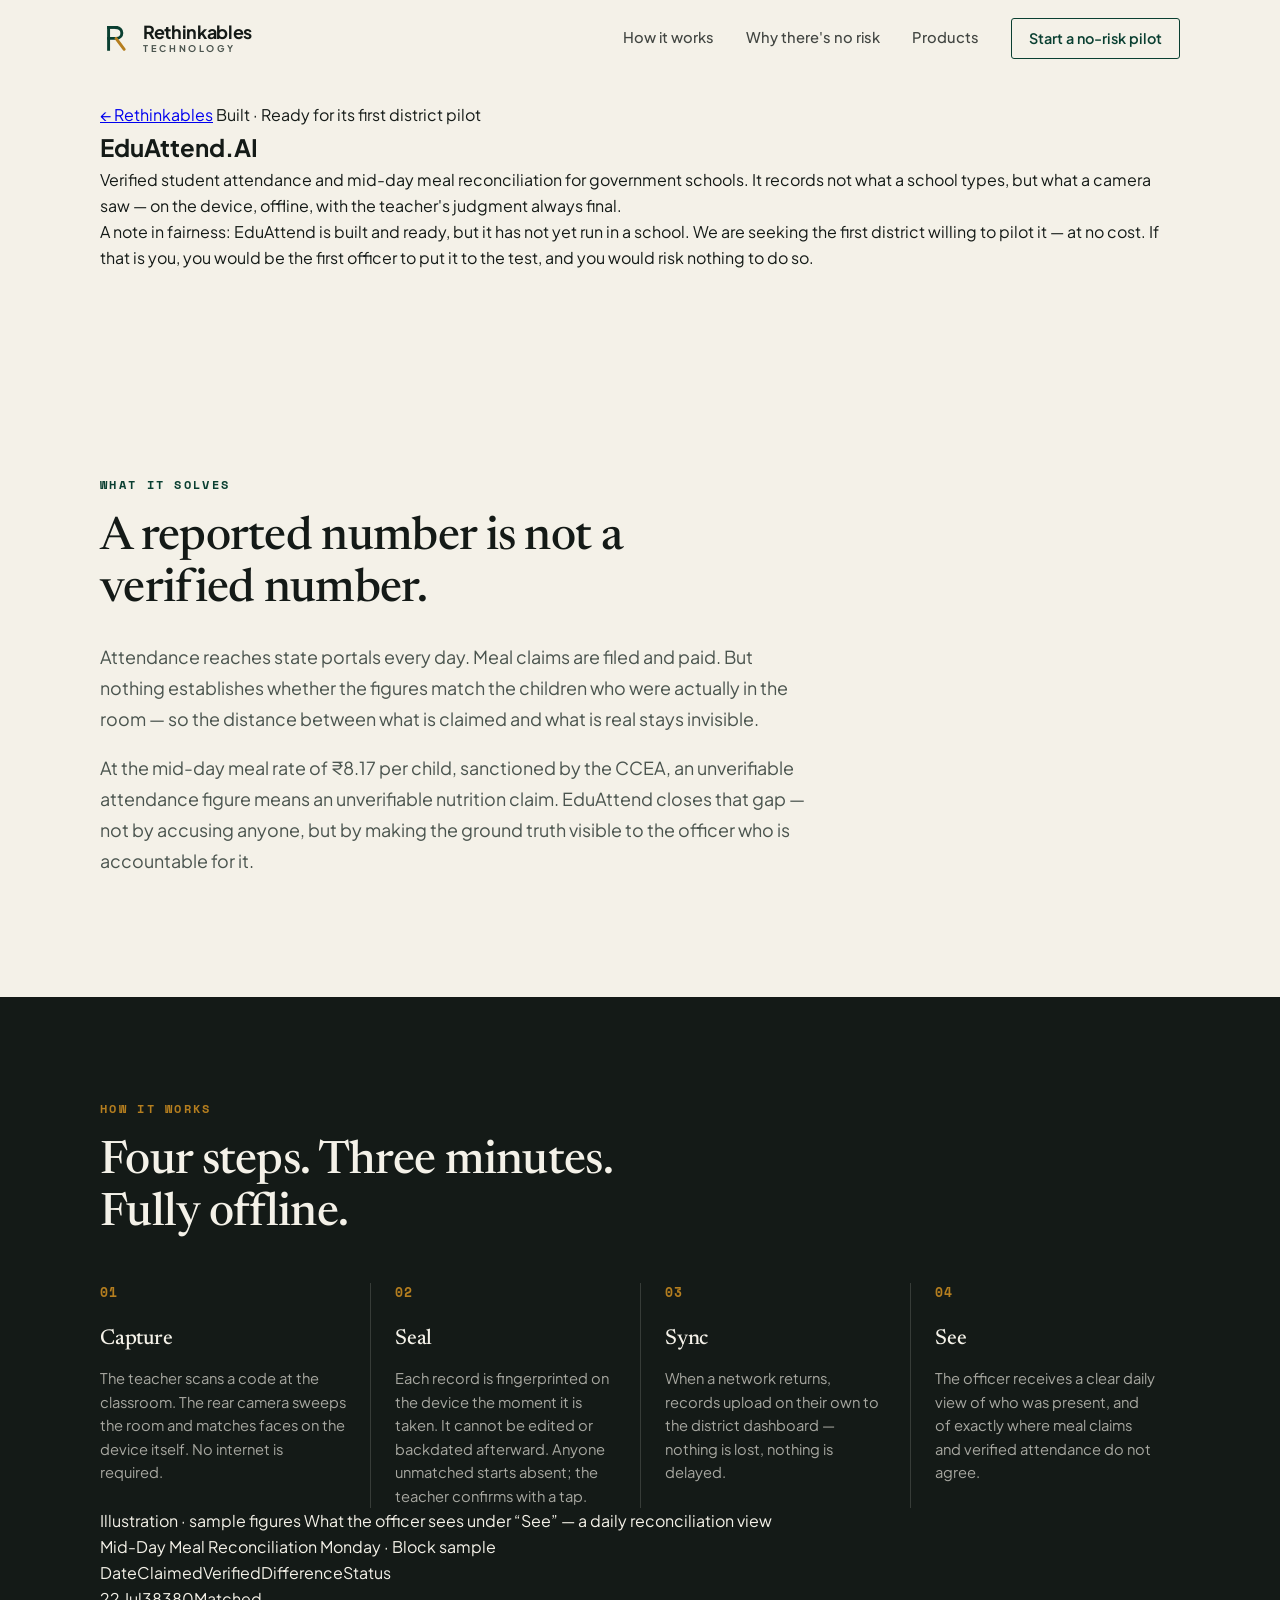
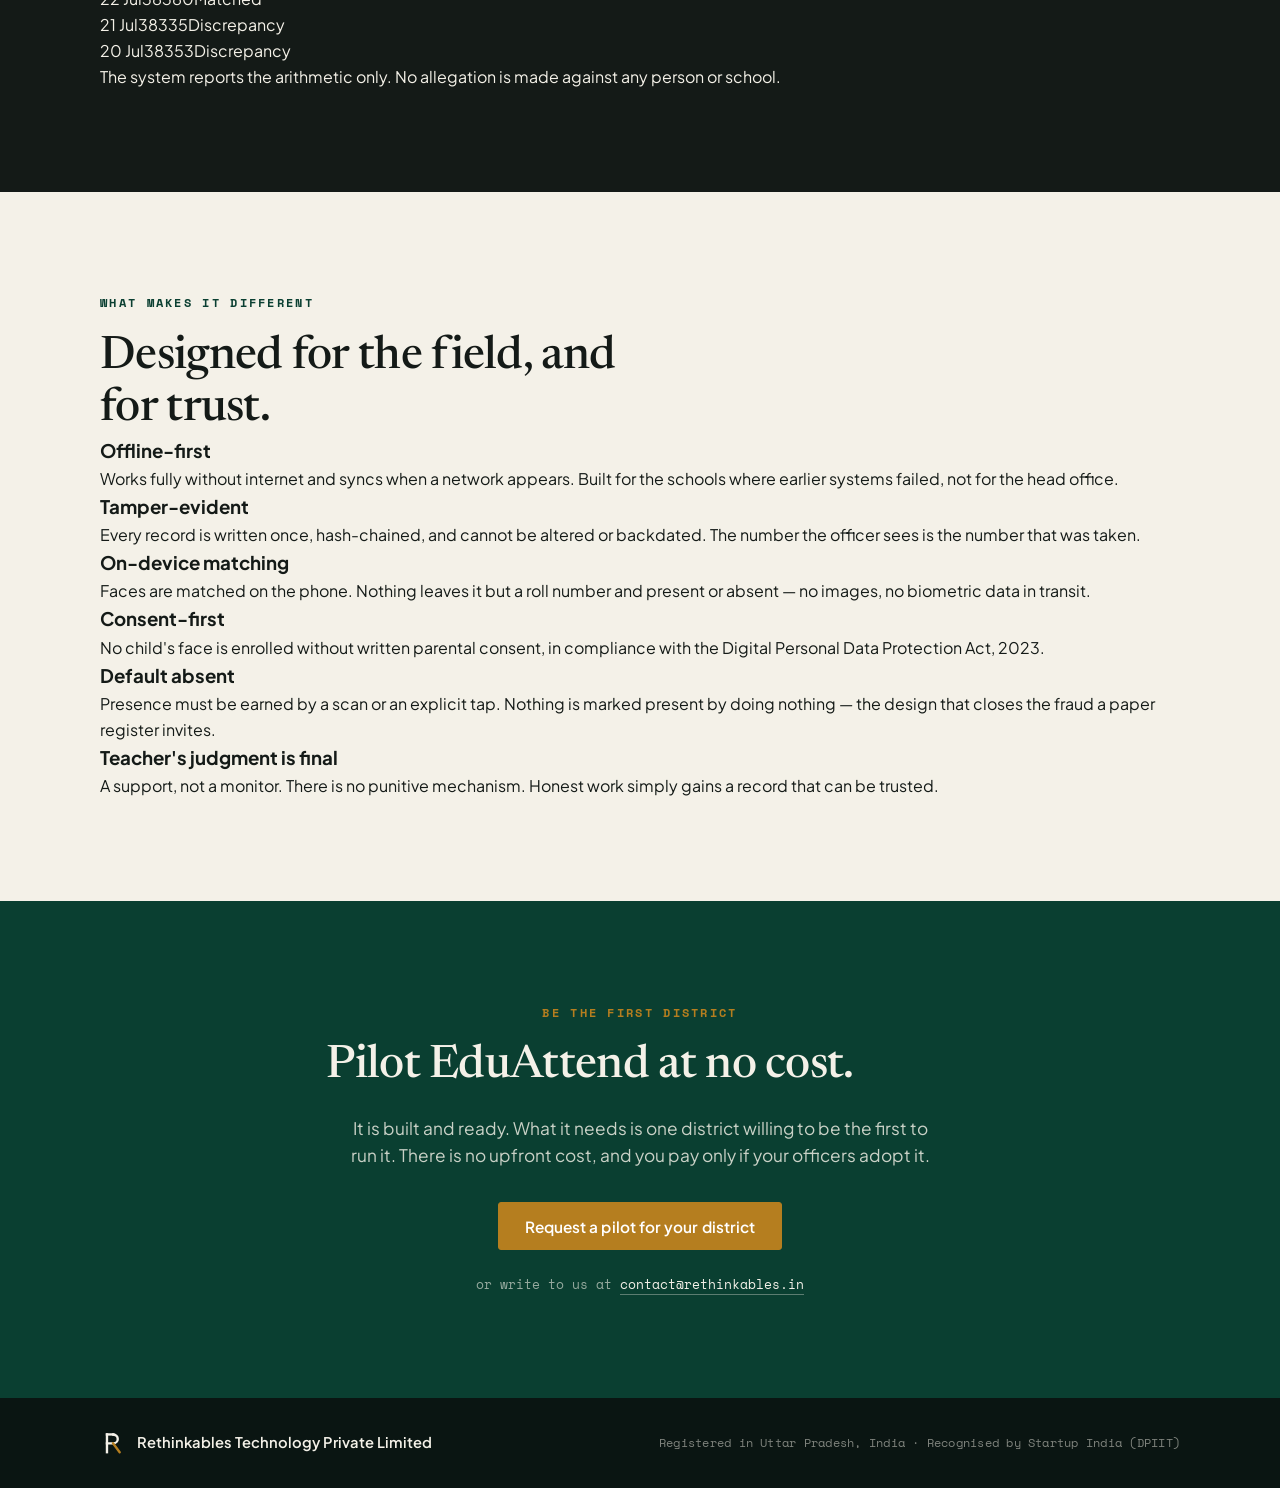
==== Product.html @ 5598bc3f "Create Product.html" ====
<!DOCTYPE html>
<html lang="en">
<head>
<meta charset="UTF-8" />
<meta name="viewport" content="width=device-width, initial-scale=1.0" />
<title>EduAttend.AI — Rethinkables Technology</title>
<meta name="description" content="EduAttend.AI: verified attendance and mid-day meal reconciliation for government schools. Offline-first, tamper-evident, on ordinary smartphones. Built and ready for its first district pilot." />

<link rel="preconnect" href="https://fonts.googleapis.com">
<link rel="preconnect" href="https://fonts.gstatic.com" crossorigin>
<link href="https://fonts.googleapis.com/css2?family=Newsreader:ital,opsz,wght@0,6..72,400..600;1,6..72,400..500&family=Plus+Jakarta+Sans:wght@400;500;600;700&family=Space+Mono:wght@400;700&display=swap" rel="stylesheet">

<link rel="stylesheet" href="style.css" />
</head>
<body>

<!-- NAV -->
<header class="nav scrolled" id="nav">
<div class="container nav-inner">
<a href="index.html" class="brand" aria-label="Rethinkables Technology — home">
<svg class="brand-mark" width="32" height="32" viewBox="0 0 82 82" aria-hidden="true">
<g stroke-linecap="square">
<path d="M22 14 V70" stroke="#0A3F31" stroke-width="7.5"/>
<path d="M22 14 H42" stroke="#0A3F31" stroke-width="7.5"/>
<path d="M42 14 a14 14 0 0 1 0 28 H22" fill="none" stroke="#0A3F31" stroke-width="7.5"/>
<path d="M41 42 L62 70" stroke="#B57E1F" stroke-width="7.5" stroke-linecap="round"/>
</g>
</svg>
<span class="brand-word">Rethinkables<span class="brand-sub">TECHNOLOGY</span></span>
</a>
<nav class="nav-links" aria-label="Primary">
<a href="index.html#how">How it works</a>
<a href="index.html#protection">Why there's no risk</a>
<a href="products.html" aria-current="page">Products</a>
<a href="index.html#contact" class="nav-cta open-modal-btn">Start a no-risk pilot</a>
</nav>
</div>
</header>

<!-- PRODUCT HERO -->
<section class="section prod-hero">
<div class="container">
<a href="index.html" class="back-link reveal">← Rethinkables</a>
<span class="fi-badge reveal">Built · Ready for its first district pilot</span>
<h1 class="prod-h reveal">EduAttend<span class="accent-dot">.AI</span></h1>
<p class="prod-lede reveal">
Verified student attendance and mid-day meal reconciliation for government schools.
It records not what a school types, but what a camera saw — on the device, offline,
with the teacher's judgment always final.
</p>
<p class="prod-note reveal">
A note in fairness: EduAttend is built and ready, but it has not yet run in a school.
We are seeking the first district willing to pilot it — at no cost. If that is you, you
would be the first officer to put it to the test, and you would risk nothing to do so.
</p>
</div>
</section>

<!-- THE PROBLEM IT SOLVES -->
<section class="section prod-problem">
<div class="container">
<p class="eyebrow reveal">What it solves</p>
<h2 class="lead-h reveal">A reported number is not a verified number.</h2>
<div class="prose reveal">
<p>
Attendance reaches state portals every day. Meal claims are filed and paid. But nothing
establishes whether the figures match the children who were actually in the room — so the
distance between what is claimed and what is real stays invisible.
</p>
<p>
At the mid-day meal rate of ₹8.17 per child, sanctioned by the CCEA, an unverifiable
attendance figure means an unverifiable nutrition claim. EduAttend closes that gap — not
by accusing anyone, but by making the ground truth visible to the officer who is
accountable for it.
</p>
</div>
</div>
</section>

<!-- HOW IT WORKS -->
<section class="section how" id="how">
<div class="container">
<p class="eyebrow light reveal">How it works</p>
<h2 class="lead-h ondark reveal">Four steps. Three minutes. Fully offline.</h2>
<ol class="steps">
<li class="step reveal">
<span class="step-n">01</span>
<h3>Capture</h3>
<p>The teacher scans a code at the classroom. The rear camera sweeps the room and matches faces on the device itself. No internet is required.</p>
</li>
<li class="step reveal">
<span class="step-n">02</span>
<h3>Seal</h3>
<p>Each record is fingerprinted on the device the moment it is taken. It cannot be edited or backdated afterward. Anyone unmatched starts absent; the teacher confirms with a tap.</p>
</li>
<li class="step reveal">
<span class="step-n">03</span>
<h3>Sync</h3>
<p>When a network returns, records upload on their own to the district dashboard — nothing is lost, nothing is delayed.</p>
</li>
<li class="step reveal">
<span class="step-n">04</span>
<h3>See</h3>
<p>The officer receives a clear daily view of who was present, and of exactly where meal claims and verified attendance do not agree.</p>
</li>
</ol>

<!-- SAMPLE DASHBOARD — clearly labelled as illustration -->
<figure class="dash-sample reveal">
<figcaption class="dash-cap">
<span class="dash-tag">Illustration · sample figures</span>
What the officer sees under “See” — a daily reconciliation view
</figcaption>
<div class="dash-frame">
<div class="dash-head">
<span class="dash-title">Mid-Day Meal Reconciliation</span>
<span class="dash-date">Monday · Block sample</span>
</div>
<div class="dash-row dash-row-h">
<span>Date</span><span>Claimed</span><span>Verified</span><span>Difference</span><span>Status</span>
</div>
<div class="dash-row">
<span>22 Jul</span><span>38</span><span>38</span><span class="d-ok">0</span><span class="badge-ok">Matched</span>
</div>
<div class="dash-row d-flag">
<span>21 Jul</span><span>38</span><span>33</span><span class="d-gap">5</span><span class="badge-gap">Discrepancy</span>
</div>
<div class="dash-row d-flag">
<span>20 Jul</span><span>38</span><span>35</span><span class="d-gap">3</span><span class="badge-gap">Discrepancy</span>
</div>
<div class="dash-foot">
The system reports the arithmetic only. No allegation is made against any person or school.
</div>
</div>
</figure>
</div>
</section>

<!-- WHAT MAKES IT DIFFERENT -->
<section class="section prod-diff">
<div class="container">
<p class="eyebrow reveal">What makes it different</p>
<h2 class="lead-h reveal">Designed for the field, and for trust.</h2>
<div class="diff-grid">
<div class="diff reveal"><h3>Offline-first</h3><p>Works fully without internet and syncs when a network appears. Built for the schools where earlier systems failed, not for the head office.</p></div>
<div class="diff reveal"><h3>Tamper-evident</h3><p>Every record is written once, hash-chained, and cannot be altered or backdated. The number the officer sees is the number that was taken.</p></div>
<div class="diff reveal"><h3>On-device matching</h3><p>Faces are matched on the phone. Nothing leaves it but a roll number and present or absent — no images, no biometric data in transit.</p></div>
<div class="diff reveal"><h3>Consent-first</h3><p>No child's face is enrolled without written parental consent, in compliance with the Digital Personal Data Protection Act, 2023.</p></div>
<div class="diff reveal"><h3>Default absent</h3><p>Presence must be earned by a scan or an explicit tap. Nothing is marked present by doing nothing — the design that closes the fraud a paper register invites.</p></div>
<div class="diff reveal"><h3>Teacher's judgment is final</h3><p>A support, not a monitor. There is no punitive mechanism. Honest work simply gains a record that can be trusted.</p></div>
</div>
</div>
</section>

<!-- CTA -->
<section class="section contact" id="contact">
<div class="container contact-inner">
<p class="eyebrow light reveal">Be the first district</p>
<h2 class="lead-h ondark reveal">Pilot EduAttend at no cost.</h2>
<p class="contact-sub reveal">
It is built and ready. What it needs is one district willing to be the first to run it.
There is no upfront cost, and you pay only if your officers adopt it.
</p>
<button class="btn btn-gold open-modal-btn reveal">Request a pilot for your district</button>
<p class="contact-alt reveal">or write to us at <a href="mailto:contact@rethinkables.in">contact@rethinkables.in</a></p>
</div>
</section>

<!-- FOOTER -->
<footer class="footer">
<div class="container footer-inner">
<div class="footer-brand">
<svg width="26" height="26" viewBox="0 0 82 82" aria-hidden="true">
<g stroke-linecap="square">
<path d="M22 14 V70" stroke="#F4F1E8" stroke-width="7.5"/>
<path d="M22 14 H42" stroke="#F4F1E8" stroke-width="7.5"/>
<path d="M42 14 a14 14 0 0 1 0 28 H22" fill="none" stroke="#F4F1E8" stroke-width="7.5"/>
<path d="M41 42 L62 70" stroke="#B57E1F" stroke-width="7.5" stroke-linecap="round"/>
</g>
</svg>
<span>Rethinkables Technology Private Limited</span>
</div>
<p class="footer-meta">Registered in Uttar Pradesh, India · Recognised by Startup India (DPIIT)</p>
</div>
</footer>

<!-- MODAL (same as home) -->
<div id="solutionModal" class="modal-overlay" aria-hidden="true">
<div class="modal-card">
<button id="modalCloseBtn" class="modal-close" aria-label="Close">&times;</button>
<p class="eyebrow">Start a no-risk pilot</p>
<h3 class="modal-h">Request a pilot for your district</h3>
<p class="modal-sub">
Tell us about your district and we will arrange a pilot of EduAttend — at no cost, with
no commitment until your officers have adopted it.
</p>

<form id="govForm">
<div class="form-group">
<label for="challenge_category">Which department?</label>
<select id="challenge_category" required>
<option value="">Select department</option>
<option value="School Education">School Education</option>
<option value="Public Works">Public Works (PWD)</option>
<option value="Rural Development / Panchayati Raj">Rural Development / Panchayati Raj</option>
<option value="Health &amp; Family Welfare">Health &amp; Family Welfare</option>
<option value="Food &amp; Civil Supplies">Food &amp; Civil Supplies</option>
<option value="Social Welfare">Social Welfare</option>
<option value="Women &amp; Child Development">Women &amp; Child Development</option>
<option value="Revenue">Revenue</option>
<option value="Other">Another department</option>
</select>
</div>
<div class="form-group" id="other_sector_wrapper" style="display:none;">
<label for="other_sector_input">Which department?</label>
<input type="text" id="other_sector_input" placeholder="Name the department" />
</div>
<div class="form-group">
<label for="problem">What breaks today?</label>
<textarea id="problem" rows="3" required placeholder="Describe the conditions in the field, the tracking that fails, or the records that cannot be trusted."></textarea>
</div>
<div class="form-grid">
<div class="form-group">
<label for="officer_name">Your name &amp; designation</label>
<input type="text" id="officer_name" required placeholder="e.g. District Magistrate" />
</div>
<div class="form-group">
<label for="department">Office</label>
<input type="text" id="department" required placeholder="e.g. Office of the DM" />
</div>
</div>
<div class="form-grid">
<div class="form-group">
<label for="division">District / State / Country</label>
<input type="text" id="division" required placeholder="e.g. Uttar Pradesh, India" />
</div>
<div class="form-group">
<label for="contact_info">Email or phone</label>
<input type="text" id="contact_info" required placeholder="officer@gov.in / +91..." />
</div>
</div>
<button type="submit" id="submitBtn" class="btn btn-solid btn-full">Send to Rethinkables</button>
</form>
</div>
</div>

<script src="main.js"></script>
</body>
</html>
---- style.css ----
/* =========================================================================
   RETHINKABLES TECHNOLOGY
   Instruments for government. Premium institutional identity.
   Palette reads as a well-produced white paper: deep green authority,
   ink on warm paper, gold used with deliberate scarcity.
   ========================================================================= */

:root{
  /* ---- colour ---- */
  --paper:#F4F1E8;          /* warm off-white, the page */
  --paper-2:#EDE9DD;        /* slightly deeper panel */
  --ink:#141A17;            /* near-black text, high contrast */
  --ink-soft:#4A544E;       /* body secondary */
  --green:#0A3F31;          /* deep institutional green — authority */
  --green-2:#0E5140;        /* lighter green for dark sections */
  --gold:#B57E1F;           /* accent — used sparingly, 3 places */
  --line:#DBD5C6;           /* hairlines */
  --line-dark:rgba(244,241,232,.16);

  /* ---- type ---- */
  --serif:'Newsreader',Georgia,'Times New Roman',serif;
  --sans:'Plus Jakarta Sans',-apple-system,BlinkMacSystemFont,'Segoe UI',system-ui,sans-serif;
  --mono:'Space Mono',ui-monospace,Menlo,monospace;

  /* ---- metrics ---- */
  --container:1080px;
  --gutter:clamp(20px,5vw,56px);
  --section-y:clamp(64px,8vw,104px);
}

*,*::before,*::after{box-sizing:border-box;margin:0;padding:0}

html{scroll-behavior:smooth;background:var(--paper)}
@media (prefers-reduced-motion:reduce){html{scroll-behavior:auto}}

body{
  font-family:var(--sans);
  color:var(--ink);
  background:var(--paper);
  line-height:1.62;
  -webkit-font-smoothing:antialiased;
  text-rendering:optimizeLegibility;
  overflow-x:hidden;
}

.container{width:min(100% - 2*var(--gutter),var(--container));margin-inline:auto}

/* shared type atoms ------------------------------------------------------- */
.eyebrow{
  font-family:var(--mono);font-size:.72rem;font-weight:700;
  letter-spacing:.2em;text-transform:uppercase;color:var(--green);
  margin-bottom:1.1rem;
}
.eyebrow.light{color:var(--gold)}
.lead-h{
  font-family:var(--serif);font-weight:500;
  font-size:clamp(1.9rem,3.6vw,2.9rem);line-height:1.14;
  letter-spacing:-.015em;color:var(--ink);max-width:20ch;
}
.lead-h.ondark{color:var(--paper)}
.serif-em{color:var(--green);font-style:italic;font-weight:400}
.prose{max-width:60ch;margin-top:1.6rem}
.prose p{font-size:clamp(1.02rem,1.4vw,1.18rem);color:var(--ink-soft);margin-bottom:1.15rem;line-height:1.72}
.prose .prose-close{color:var(--ink);font-family:var(--serif);font-style:italic;font-size:clamp(1.12rem,1.6vw,1.32rem);line-height:1.6;margin-top:.4rem}

/* buttons ----------------------------------------------------------------- */
.btn{
  display:inline-flex;align-items:center;justify-content:center;
  font-family:var(--sans);font-weight:600;font-size:.96rem;letter-spacing:.005em;
  padding:.85rem 1.6rem;border-radius:3px;cursor:pointer;text-decoration:none;
  border:1px solid transparent;transition:transform .16s ease,background .2s,color .2s,border-color .2s;
}
.btn-solid{background:var(--green);color:var(--paper);border-color:var(--green)}
.btn-solid:hover{background:#0c4c3a;transform:translateY(-1px)}
.btn-quiet{background:transparent;color:var(--ink);border-color:var(--line)}
.btn-quiet:hover{border-color:var(--green);color:var(--green)}
.btn-gold{background:var(--gold);color:#fff;border-color:var(--gold)}
.btn-gold:hover{background:#9d6c19;transform:translateY(-1px)}
.btn-full{width:100%;margin-top:.4rem}

/* =========================================================================
   NAV
   ========================================================================= */
.nav{
  position:fixed;top:0;left:0;right:0;z-index:60;
  padding:1.1rem 0;transition:background .3s,box-shadow .3s,padding .3s;
}
.nav.scrolled{
  background:rgba(244,241,232,.9);backdrop-filter:saturate(140%) blur(10px);
  box-shadow:0 1px 0 var(--line);padding:.7rem 0;
}
.nav-inner{display:flex;align-items:center;justify-content:space-between}
.brand{display:flex;align-items:center;gap:.7rem;text-decoration:none}
.brand-mark{display:block;flex:none}
.brand-word{font-weight:700;font-size:1.12rem;letter-spacing:-.02em;color:var(--ink);line-height:1}
.brand-sub{display:block;font-family:var(--sans);font-weight:700;font-size:.58rem;letter-spacing:.28em;color:var(--ink-soft);margin-top:3px}
.nav-links{display:flex;align-items:center;gap:2rem}
.nav-links a:not(.nav-cta){text-decoration:none;color:var(--ink);font-size:.92rem;font-weight:500;opacity:.8;transition:opacity .2s}
.nav-links a:not(.nav-cta):hover{opacity:1}
.nav-cta{
  font-family:var(--sans);font-size:.9rem;font-weight:600;
  color:var(--green);background:transparent;border:1px solid var(--green);
  padding:.5rem 1.05rem;border-radius:3px;cursor:pointer;text-decoration:none;transition:background .2s,color .2s;
}
.nav-cta:hover{background:var(--green);color:var(--paper)}

/* =========================================================================
   HERO
   ========================================================================= */
.hero{position:relative;min-height:100svh;display:flex;align-items:center;overflow:hidden}
#field{position:absolute;inset:0;width:100%;height:100%;z-index:0;pointer-events:none}
.hero-inner{position:relative;z-index:2;padding-top:8rem;padding-bottom:5rem}
.kicker{
  font-family:var(--mono);font-size:.74rem;font-weight:700;letter-spacing:.16em;
  text-transform:uppercase;color:var(--green);margin-bottom:1.8rem;
}
.hero-h{
  font-family:var(--serif);font-weight:500;
  font-size:clamp(2.4rem,5.4vw,4.3rem);line-height:1.06;letter-spacing:-.022em;
  color:var(--ink);max-width:17ch;
}
.hero-sub{
  margin-top:1.8rem;max-width:56ch;
  font-size:clamp(1.04rem,1.5vw,1.24rem);color:var(--ink-soft);line-height:1.66;
}
.hero-cta{display:flex;flex-wrap:wrap;gap:.9rem;margin-top:2.4rem}
.hero-foot{
  margin-top:1.8rem;font-family:var(--mono);font-size:.78rem;color:var(--ink-soft);letter-spacing:.02em;
}
.scroll-cue{
  position:absolute;bottom:1.6rem;left:50%;transform:translateX(-50%);z-index:2;
  font-family:var(--mono);font-size:.62rem;letter-spacing:.3em;text-transform:uppercase;
  color:var(--ink-soft);writing-mode:vertical-rl;opacity:.6;
}
.scroll-cue::after{content:"";display:block;width:1px;height:30px;background:var(--ink-soft);opacity:.5;margin:8px auto 0}

/* =========================================================================
   SECTIONS (shared)
   ========================================================================= */
.section{padding:var(--section-y) 0;position:relative}

/* PROBLEM ----------------------------------------------------------------- */
.problem{background:var(--paper-2);border-top:1px solid var(--line);border-bottom:1px solid var(--line)}

/* WHAT WE BUILD ----------------------------------------------------------- */
.work-grid{display:grid;grid-template-columns:repeat(3,1fr);gap:1px;margin-top:2.6rem;background:var(--line);border:1px solid var(--line);border-radius:5px;overflow:hidden}
.work-card{background:var(--paper);padding:2rem 1.75rem;display:flex;flex-direction:column;transition:background .25s}
.work-card:hover{background:#fff}
.wc-badge{
  align-self:flex-start;font-family:var(--mono);font-size:.66rem;font-weight:700;
  letter-spacing:.06em;padding:.28rem .6rem;border-radius:2px;margin-bottom:1.3rem;
}
.badge-live{background:var(--green);color:var(--paper)}
.badge-road{background:transparent;color:var(--ink-soft);border:1px solid var(--line)}
.wc-title{font-family:var(--serif);font-weight:600;font-size:1.7rem;letter-spacing:-.01em;margin-bottom:.7rem;color:var(--ink)}
.wc-title .accent{color:var(--gold)}
.wc-body{font-size:.97rem;color:var(--ink-soft);line-height:1.62;margin-bottom:1.5rem;flex:1}
.wc-link{
  align-self:flex-start;font-family:var(--mono);font-size:.8rem;font-weight:700;
  color:var(--green);background:none;border:none;cursor:pointer;padding:0;transition:opacity .2s;
}
.wc-link:hover{opacity:.65}

/* HOW IT WORKS (dark) ----------------------------------------------------- */
.how{background:var(--ink);color:var(--paper)}
.steps{list-style:none;display:grid;grid-template-columns:repeat(4,1fr);margin-top:2.6rem}
.step{padding:0 1.5rem;border-left:1px solid var(--line-dark)}
.step:first-child{padding-left:0;border-left:none}
.step-n{font-family:var(--mono);font-size:.8rem;font-weight:700;color:var(--gold);letter-spacing:.08em;display:block;margin-bottom:1.2rem}
.step h3{font-family:var(--serif);font-weight:500;font-size:1.35rem;color:var(--paper);margin-bottom:.6rem;letter-spacing:-.01em}
.step p{font-size:.92rem;color:rgba(244,241,232,.66);line-height:1.6}

/* CREDIBILITY ------------------------------------------------------------- */
.credibility{background:var(--green);color:var(--paper);padding:clamp(40px,5vw,60px) 0}
.credibility .eyebrow{color:rgba(244,241,232,.6)}
.cred-list{list-style:none;display:grid;grid-template-columns:repeat(2,1fr);gap:1rem 3rem;margin-top:.4rem}
.cred-list li{font-size:1rem;color:rgba(244,241,232,.85);padding-left:1.1rem;position:relative;line-height:1.5}
.cred-list li::before{content:"";position:absolute;left:0;top:.62em;width:5px;height:5px;background:var(--gold);border-radius:1px}
.cred-list strong{color:var(--paper);font-weight:600}

/* VISION ------------------------------------------------------------------ */
.vision{background:var(--paper)}

/* PRINCIPLES (dark) ------------------------------------------------------- */
.principles{background:var(--ink);color:var(--paper)}
.principle-list{display:grid;grid-template-columns:repeat(3,1fr);gap:2.4rem;margin-top:.4rem}
.principle{padding-top:1.4rem;border-top:2px solid var(--gold)}
.principle h3{font-family:var(--serif);font-weight:500;font-size:1.32rem;color:var(--paper);margin-bottom:.7rem;letter-spacing:-.01em;line-height:1.2}
.principle p{font-size:.95rem;color:rgba(244,241,232,.68);line-height:1.62}

/* CONTACT ----------------------------------------------------------------- */
.contact{background:var(--green);color:var(--paper);text-align:center}
.contact-inner{max-width:640px;margin-inline:auto}
.contact .eyebrow{color:var(--gold)}
.contact-sub{margin:1.4rem auto 2rem;max-width:46ch;font-size:1.08rem;color:rgba(244,241,232,.82);line-height:1.6}
.contact-alt{margin-top:1.5rem;font-family:var(--mono);font-size:.82rem;color:rgba(244,241,232,.6)}
.contact-alt a{color:var(--paper);text-decoration:none;border-bottom:1px solid rgba(244,241,232,.35)}
.contact-alt a:hover{border-color:var(--gold)}

/* FOOTER ------------------------------------------------------------------ */
.footer{background:#0a1512;color:rgba(244,241,232,.66);padding:2rem 0}
.footer-inner{display:flex;align-items:center;justify-content:space-between;gap:1.2rem;flex-wrap:wrap}
.footer-brand{display:flex;align-items:center;gap:.7rem;font-weight:600;color:var(--paper);font-size:.92rem}
.footer-meta{font-family:var(--mono);font-size:.74rem;letter-spacing:.02em;color:rgba(244,241,232,.5)}

/* =========================================================================
   MODAL
   ========================================================================= */
.modal-overlay{
  position:fixed;inset:0;z-index:9999;display:none;
  align-items:center;justify-content:center;padding:1rem;
  background:rgba(10,20,16,.82);backdrop-filter:blur(6px);
}
.modal-overlay.active{display:flex}
.modal-card{
  background:var(--paper);border-radius:5px;padding:clamp(1.75rem,4vw,2.5rem);
  max-width:600px;width:100%;position:relative;max-height:92vh;overflow-y:auto;
  box-shadow:0 30px 70px rgba(0,0,0,.35);border:1px solid var(--line);
}
.modal-close{position:absolute;top:.9rem;right:1.1rem;background:none;border:none;font-size:1.9rem;cursor:pointer;color:var(--ink);line-height:1}
.modal-h{font-family:var(--serif);font-weight:600;font-size:1.7rem;letter-spacing:-.01em;margin:.2rem 0 .5rem}
.modal-sub{color:var(--ink-soft);font-size:.98rem;line-height:1.55;margin-bottom:1.6rem}
.form-group{display:flex;flex-direction:column;gap:.35rem;margin-bottom:1rem}
.form-grid{display:grid;grid-template-columns:1fr 1fr;gap:1rem}
.form-group label{font-family:var(--mono);font-size:.72rem;font-weight:700;letter-spacing:.04em;color:var(--ink)}
.form-group input,.form-group select,.form-group textarea{
  padding:.7rem .8rem;border:1px solid var(--line);background:#fff;border-radius:3px;
  font-family:var(--sans);font-size:.92rem;color:var(--ink);width:100%;
}
.form-group textarea{resize:vertical}
.form-group input:focus,.form-group select:focus,.form-group textarea:focus{outline:2px solid var(--green);outline-offset:1px;border-color:var(--green)}

/* =========================================================================
   REVEAL
   ========================================================================= */
.reveal{opacity:0;transform:translateY(18px);transition:opacity .7s cubic-bezier(.2,.7,.2,1),transform .7s cubic-bezier(.2,.7,.2,1)}
.reveal.active{opacity:1;transform:none}
@media (prefers-reduced-motion:reduce){.reveal{opacity:1;transform:none;transition:none}}

/* =========================================================================
   RESPONSIVE
   ========================================================================= */
@media (max-width:880px){
  .nav-links{gap:1.1rem}
  .nav-links a:not(.nav-cta){display:none}
  .work-grid{grid-template-columns:1fr}
  .steps{grid-template-columns:repeat(2,1fr);gap:2.2rem 0}
  .step{border-left:none;padding-left:0}
  .step:nth-child(odd){padding-right:1.5rem}
  .principle-list{grid-template-columns:1fr;gap:1.8rem}
  .cred-list{grid-template-columns:1fr;gap:.8rem}
}
@media (max-width:560px){
  .steps{grid-template-columns:1fr;gap:1.8rem}
  .form-grid{grid-template-columns:1fr}
  .brand-sub{display:none}
}
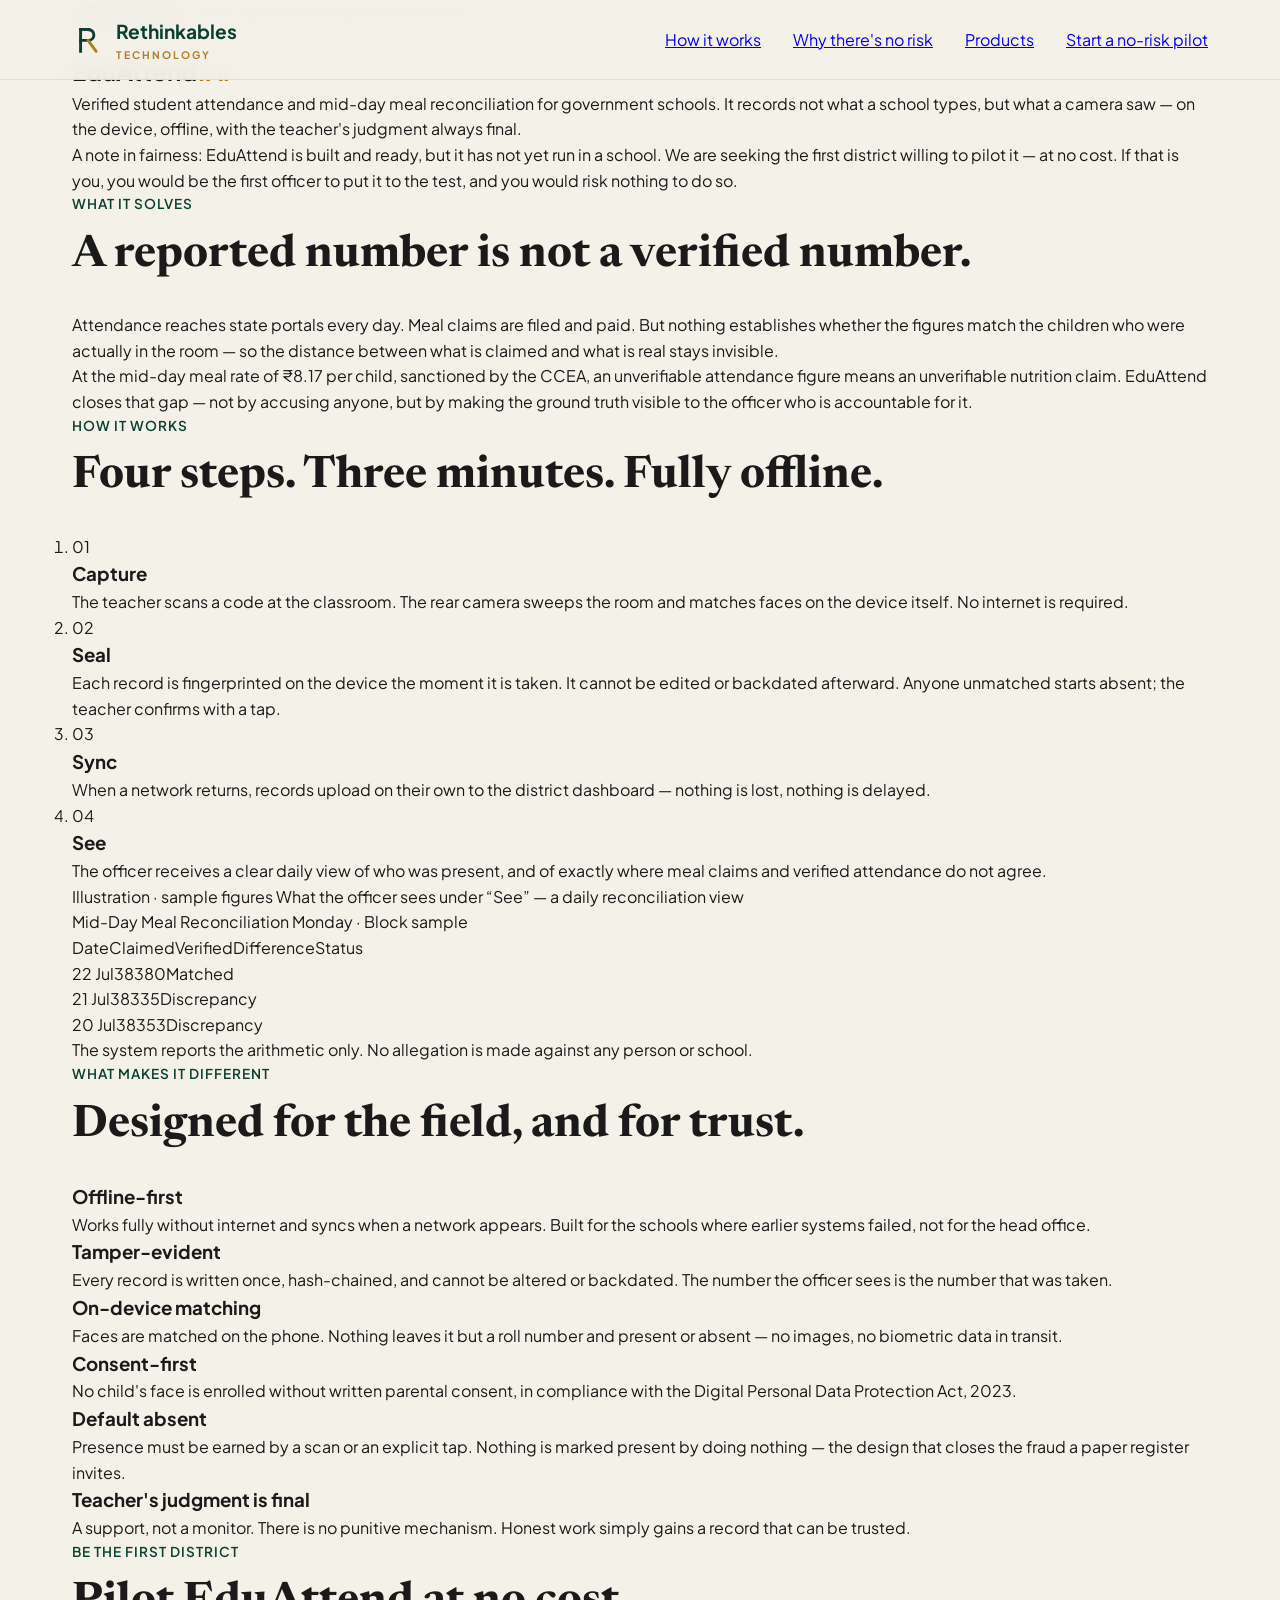
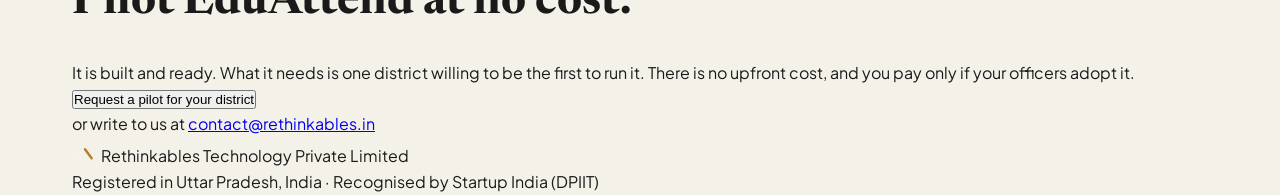
==== commit a968a264: "Update Product.html" ====
--- a/Product.html
+++ b/Product.html
@@ -1,249 +1,249 @@
 <!DOCTYPE html>
 <html lang="en">
 <head>
-<meta charset="UTF-8" />
-<meta name="viewport" content="width=device-width, initial-scale=1.0" />
-<title>EduAttend.AI — Rethinkables Technology</title>
-<meta name="description" content="EduAttend.AI: verified attendance and mid-day meal reconciliation for government schools. Offline-first, tamper-evident, on ordinary smartphones. Built and ready for its first district pilot." />
-
-<link rel="preconnect" href="https://fonts.googleapis.com">
-<link rel="preconnect" href="https://fonts.gstatic.com" crossorigin>
-<link href="https://fonts.googleapis.com/css2?family=Newsreader:ital,opsz,wght@0,6..72,400..600;1,6..72,400..500&family=Plus+Jakarta+Sans:wght@400;500;600;700&family=Space+Mono:wght@400;700&display=swap" rel="stylesheet">
-
-<link rel="stylesheet" href="style.css" />
+  <meta charset="UTF-8" />
+  <meta name="viewport" content="width=device-width, initial-scale=1.0" />
+  <title>EduAttend.AI — Rethinkables Technology</title>
+  <meta name="description" content="EduAttend.AI: verified attendance and mid-day meal reconciliation for government schools. Offline-first, tamper-evident, on ordinary smartphones. Built and ready for its first district pilot." />
+
+  <link rel="preconnect" href="https://fonts.googleapis.com">
+  <link rel="preconnect" href="https://fonts.gstatic.com" crossorigin>
+  <link href="https://fonts.googleapis.com/css2?family=Newsreader:ital,opsz,wght@0,6..72,400..600;1,6..72,400..500&family=Plus+Jakarta+Sans:wght@400;500;600;700&family=Space+Mono:wght@400;700&display=swap" rel="stylesheet">
+
+  <link rel="stylesheet" href="style.css" />
 </head>
 <body>
 
-<!-- NAV -->
-<header class="nav scrolled" id="nav">
-<div class="container nav-inner">
-<a href="index.html" class="brand" aria-label="Rethinkables Technology — home">
-<svg class="brand-mark" width="32" height="32" viewBox="0 0 82 82" aria-hidden="true">
-<g stroke-linecap="square">
-<path d="M22 14 V70" stroke="#0A3F31" stroke-width="7.5"/>
-<path d="M22 14 H42" stroke="#0A3F31" stroke-width="7.5"/>
-<path d="M42 14 a14 14 0 0 1 0 28 H22" fill="none" stroke="#0A3F31" stroke-width="7.5"/>
-<path d="M41 42 L62 70" stroke="#B57E1F" stroke-width="7.5" stroke-linecap="round"/>
-</g>
-</svg>
-<span class="brand-word">Rethinkables<span class="brand-sub">TECHNOLOGY</span></span>
-</a>
-<nav class="nav-links" aria-label="Primary">
-<a href="index.html#how">How it works</a>
-<a href="index.html#protection">Why there's no risk</a>
-<a href="products.html" aria-current="page">Products</a>
-<a href="index.html#contact" class="nav-cta open-modal-btn">Start a no-risk pilot</a>
-</nav>
-</div>
-</header>
-
-<!-- PRODUCT HERO -->
-<section class="section prod-hero">
-<div class="container">
-<a href="index.html" class="back-link reveal">← Rethinkables</a>
-<span class="fi-badge reveal">Built · Ready for its first district pilot</span>
-<h1 class="prod-h reveal">EduAttend<span class="accent-dot">.AI</span></h1>
-<p class="prod-lede reveal">
-Verified student attendance and mid-day meal reconciliation for government schools.
-It records not what a school types, but what a camera saw — on the device, offline,
-with the teacher's judgment always final.
-</p>
-<p class="prod-note reveal">
-A note in fairness: EduAttend is built and ready, but it has not yet run in a school.
-We are seeking the first district willing to pilot it — at no cost. If that is you, you
-would be the first officer to put it to the test, and you would risk nothing to do so.
-</p>
-</div>
-</section>
-
-<!-- THE PROBLEM IT SOLVES -->
-<section class="section prod-problem">
-<div class="container">
-<p class="eyebrow reveal">What it solves</p>
-<h2 class="lead-h reveal">A reported number is not a verified number.</h2>
-<div class="prose reveal">
-<p>
-Attendance reaches state portals every day. Meal claims are filed and paid. But nothing
-establishes whether the figures match the children who were actually in the room — so the
-distance between what is claimed and what is real stays invisible.
-</p>
-<p>
-At the mid-day meal rate of ₹8.17 per child, sanctioned by the CCEA, an unverifiable
-attendance figure means an unverifiable nutrition claim. EduAttend closes that gap — not
-by accusing anyone, but by making the ground truth visible to the officer who is
-accountable for it.
-</p>
-</div>
-</div>
-</section>
-
-<!-- HOW IT WORKS -->
-<section class="section how" id="how">
-<div class="container">
-<p class="eyebrow light reveal">How it works</p>
-<h2 class="lead-h ondark reveal">Four steps. Three minutes. Fully offline.</h2>
-<ol class="steps">
-<li class="step reveal">
-<span class="step-n">01</span>
-<h3>Capture</h3>
-<p>The teacher scans a code at the classroom. The rear camera sweeps the room and matches faces on the device itself. No internet is required.</p>
-</li>
-<li class="step reveal">
-<span class="step-n">02</span>
-<h3>Seal</h3>
-<p>Each record is fingerprinted on the device the moment it is taken. It cannot be edited or backdated afterward. Anyone unmatched starts absent; the teacher confirms with a tap.</p>
-</li>
-<li class="step reveal">
-<span class="step-n">03</span>
-<h3>Sync</h3>
-<p>When a network returns, records upload on their own to the district dashboard — nothing is lost, nothing is delayed.</p>
-</li>
-<li class="step reveal">
-<span class="step-n">04</span>
-<h3>See</h3>
-<p>The officer receives a clear daily view of who was present, and of exactly where meal claims and verified attendance do not agree.</p>
-</li>
-</ol>
-
-<!-- SAMPLE DASHBOARD — clearly labelled as illustration -->
-<figure class="dash-sample reveal">
-<figcaption class="dash-cap">
-<span class="dash-tag">Illustration · sample figures</span>
-What the officer sees under “See” — a daily reconciliation view
-</figcaption>
-<div class="dash-frame">
-<div class="dash-head">
-<span class="dash-title">Mid-Day Meal Reconciliation</span>
-<span class="dash-date">Monday · Block sample</span>
-</div>
-<div class="dash-row dash-row-h">
-<span>Date</span><span>Claimed</span><span>Verified</span><span>Difference</span><span>Status</span>
-</div>
-<div class="dash-row">
-<span>22 Jul</span><span>38</span><span>38</span><span class="d-ok">0</span><span class="badge-ok">Matched</span>
-</div>
-<div class="dash-row d-flag">
-<span>21 Jul</span><span>38</span><span>33</span><span class="d-gap">5</span><span class="badge-gap">Discrepancy</span>
-</div>
-<div class="dash-row d-flag">
-<span>20 Jul</span><span>38</span><span>35</span><span class="d-gap">3</span><span class="badge-gap">Discrepancy</span>
-</div>
-<div class="dash-foot">
-The system reports the arithmetic only. No allegation is made against any person or school.
-</div>
-</div>
-</figure>
-</div>
-</section>
-
-<!-- WHAT MAKES IT DIFFERENT -->
-<section class="section prod-diff">
-<div class="container">
-<p class="eyebrow reveal">What makes it different</p>
-<h2 class="lead-h reveal">Designed for the field, and for trust.</h2>
-<div class="diff-grid">
-<div class="diff reveal"><h3>Offline-first</h3><p>Works fully without internet and syncs when a network appears. Built for the schools where earlier systems failed, not for the head office.</p></div>
-<div class="diff reveal"><h3>Tamper-evident</h3><p>Every record is written once, hash-chained, and cannot be altered or backdated. The number the officer sees is the number that was taken.</p></div>
-<div class="diff reveal"><h3>On-device matching</h3><p>Faces are matched on the phone. Nothing leaves it but a roll number and present or absent — no images, no biometric data in transit.</p></div>
-<div class="diff reveal"><h3>Consent-first</h3><p>No child's face is enrolled without written parental consent, in compliance with the Digital Personal Data Protection Act, 2023.</p></div>
-<div class="diff reveal"><h3>Default absent</h3><p>Presence must be earned by a scan or an explicit tap. Nothing is marked present by doing nothing — the design that closes the fraud a paper register invites.</p></div>
-<div class="diff reveal"><h3>Teacher's judgment is final</h3><p>A support, not a monitor. There is no punitive mechanism. Honest work simply gains a record that can be trusted.</p></div>
-</div>
-</div>
-</section>
-
-<!-- CTA -->
-<section class="section contact" id="contact">
-<div class="container contact-inner">
-<p class="eyebrow light reveal">Be the first district</p>
-<h2 class="lead-h ondark reveal">Pilot EduAttend at no cost.</h2>
-<p class="contact-sub reveal">
-It is built and ready. What it needs is one district willing to be the first to run it.
-There is no upfront cost, and you pay only if your officers adopt it.
-</p>
-<button class="btn btn-gold open-modal-btn reveal">Request a pilot for your district</button>
-<p class="contact-alt reveal">or write to us at <a href="mailto:contact@rethinkables.in">contact@rethinkables.in</a></p>
-</div>
-</section>
-
-<!-- FOOTER -->
-<footer class="footer">
-<div class="container footer-inner">
-<div class="footer-brand">
-<svg width="26" height="26" viewBox="0 0 82 82" aria-hidden="true">
-<g stroke-linecap="square">
-<path d="M22 14 V70" stroke="#F4F1E8" stroke-width="7.5"/>
-<path d="M22 14 H42" stroke="#F4F1E8" stroke-width="7.5"/>
-<path d="M42 14 a14 14 0 0 1 0 28 H22" fill="none" stroke="#F4F1E8" stroke-width="7.5"/>
-<path d="M41 42 L62 70" stroke="#B57E1F" stroke-width="7.5" stroke-linecap="round"/>
-</g>
-</svg>
-<span>Rethinkables Technology Private Limited</span>
-</div>
-<p class="footer-meta">Registered in Uttar Pradesh, India · Recognised by Startup India (DPIIT)</p>
-</div>
-</footer>
-
-<!-- MODAL (same as home) -->
-<div id="solutionModal" class="modal-overlay" aria-hidden="true">
-<div class="modal-card">
-<button id="modalCloseBtn" class="modal-close" aria-label="Close">&times;</button>
-<p class="eyebrow">Start a no-risk pilot</p>
-<h3 class="modal-h">Request a pilot for your district</h3>
-<p class="modal-sub">
-Tell us about your district and we will arrange a pilot of EduAttend — at no cost, with
-no commitment until your officers have adopted it.
-</p>
-
-<form id="govForm">
-<div class="form-group">
-<label for="challenge_category">Which department?</label>
-<select id="challenge_category" required>
-<option value="">Select department</option>
-<option value="School Education">School Education</option>
-<option value="Public Works">Public Works (PWD)</option>
-<option value="Rural Development / Panchayati Raj">Rural Development / Panchayati Raj</option>
-<option value="Health &amp; Family Welfare">Health &amp; Family Welfare</option>
-<option value="Food &amp; Civil Supplies">Food &amp; Civil Supplies</option>
-<option value="Social Welfare">Social Welfare</option>
-<option value="Women &amp; Child Development">Women &amp; Child Development</option>
-<option value="Revenue">Revenue</option>
-<option value="Other">Another department</option>
-</select>
-</div>
-<div class="form-group" id="other_sector_wrapper" style="display:none;">
-<label for="other_sector_input">Which department?</label>
-<input type="text" id="other_sector_input" placeholder="Name the department" />
-</div>
-<div class="form-group">
-<label for="problem">What breaks today?</label>
-<textarea id="problem" rows="3" required placeholder="Describe the conditions in the field, the tracking that fails, or the records that cannot be trusted."></textarea>
-</div>
-<div class="form-grid">
-<div class="form-group">
-<label for="officer_name">Your name &amp; designation</label>
-<input type="text" id="officer_name" required placeholder="e.g. District Magistrate" />
-</div>
-<div class="form-group">
-<label for="department">Office</label>
-<input type="text" id="department" required placeholder="e.g. Office of the DM" />
-</div>
-</div>
-<div class="form-grid">
-<div class="form-group">
-<label for="division">District / State / Country</label>
-<input type="text" id="division" required placeholder="e.g. Uttar Pradesh, India" />
-</div>
-<div class="form-group">
-<label for="contact_info">Email or phone</label>
-<input type="text" id="contact_info" required placeholder="officer@gov.in / +91..." />
-</div>
-</div>
-<button type="submit" id="submitBtn" class="btn btn-solid btn-full">Send to Rethinkables</button>
-</form>
-</div>
-</div>
-
-<script src="main.js"></script>
+  <!-- NAV -->
+  <header class="nav scrolled" id="nav">
+    <div class="container nav-inner">
+      <a href="index.html" class="brand" aria-label="Rethinkables Technology — home">
+        <svg class="brand-mark" width="32" height="32" viewBox="0 0 82 82" aria-hidden="true">
+          <g stroke-linecap="square">
+            <path d="M22 14 V70" stroke="#0A3F31" stroke-width="7.5"/>
+            <path d="M22 14 H42" stroke="#0A3F31" stroke-width="7.5"/>
+            <path d="M42 14 a14 14 0 0 1 0 28 H22" fill="none" stroke="#0A3F31" stroke-width="7.5"/>
+            <path d="M41 42 L62 70" stroke="#B57E1F" stroke-width="7.5" stroke-linecap="round"/>
+          </g>
+        </svg>
+        <span class="brand-word">Rethinkables<span class="brand-sub">TECHNOLOGY</span></span>
+      </a>
+      <nav class="nav-links" aria-label="Primary">
+        <a href="index.html#how">How it works</a>
+        <a href="index.html#protection">Why there's no risk</a>
+        <a href="products.html" aria-current="page">Products</a>
+        <a href="index.html#contact" class="nav-cta open-modal-btn">Start a no-risk pilot</a>
+      </nav>
+    </div>
+  </header>
+
+  <!-- PRODUCT HERO -->
+  <section class="section prod-hero">
+    <div class="container">
+      <a href="index.html" class="back-link reveal">← Rethinkables</a>
+      <span class="fi-badge reveal">Built · Ready for its first district pilot</span>
+      <h1 class="prod-h reveal">EduAttend<span class="accent-dot">.AI</span></h1>
+      <p class="prod-lede reveal">
+        Verified student attendance and mid-day meal reconciliation for government schools.
+        It records not what a school types, but what a camera saw — on the device, offline,
+        with the teacher's judgment always final.
+      </p>
+      <p class="prod-note reveal">
+        A note in fairness: EduAttend is built and ready, but it has not yet run in a school.
+        We are seeking the first district willing to pilot it — at no cost. If that is you, you
+        would be the first officer to put it to the test, and you would risk nothing to do so.
+      </p>
+    </div>
+  </section>
+
+  <!-- THE PROBLEM IT SOLVES -->
+  <section class="section prod-problem">
+    <div class="container">
+      <p class="eyebrow reveal">What it solves</p>
+      <h2 class="lead-h reveal">A reported number is not a verified number.</h2>
+      <div class="prose reveal">
+        <p>
+          Attendance reaches state portals every day. Meal claims are filed and paid. But nothing
+          establishes whether the figures match the children who were actually in the room — so the
+          distance between what is claimed and what is real stays invisible.
+        </p>
+        <p>
+          At the mid-day meal rate of ₹8.17 per child, sanctioned by the CCEA, an unverifiable
+          attendance figure means an unverifiable nutrition claim. EduAttend closes that gap — not
+          by accusing anyone, but by making the ground truth visible to the officer who is
+          accountable for it.
+        </p>
+      </div>
+    </div>
+  </section>
+
+  <!-- HOW IT WORKS -->
+  <section class="section how" id="how">
+    <div class="container">
+      <p class="eyebrow light reveal">How it works</p>
+      <h2 class="lead-h ondark reveal">Four steps. Three minutes. Fully offline.</h2>
+      <ol class="steps">
+        <li class="step reveal">
+          <span class="step-n">01</span>
+          <h3>Capture</h3>
+          <p>The teacher scans a code at the classroom. The rear camera sweeps the room and matches faces on the device itself. No internet is required.</p>
+        </li>
+        <li class="step reveal">
+          <span class="step-n">02</span>
+          <h3>Seal</h3>
+          <p>Each record is fingerprinted on the device the moment it is taken. It cannot be edited or backdated afterward. Anyone unmatched starts absent; the teacher confirms with a tap.</p>
+        </li>
+        <li class="step reveal">
+          <span class="step-n">03</span>
+          <h3>Sync</h3>
+          <p>When a network returns, records upload on their own to the district dashboard — nothing is lost, nothing is delayed.</p>
+        </li>
+        <li class="step reveal">
+          <span class="step-n">04</span>
+          <h3>See</h3>
+          <p>The officer receives a clear daily view of who was present, and of exactly where meal claims and verified attendance do not agree.</p>
+        </li>
+      </ol>
+
+      <!-- SAMPLE DASHBOARD — clearly labelled as illustration -->
+      <figure class="dash-sample reveal">
+        <figcaption class="dash-cap">
+          <span class="dash-tag">Illustration · sample figures</span>
+          What the officer sees under “See” — a daily reconciliation view
+        </figcaption>
+        <div class="dash-frame">
+          <div class="dash-head">
+            <span class="dash-title">Mid-Day Meal Reconciliation</span>
+            <span class="dash-date">Monday · Block sample</span>
+          </div>
+          <div class="dash-row dash-row-h">
+            <span>Date</span><span>Claimed</span><span>Verified</span><span>Difference</span><span>Status</span>
+          </div>
+          <div class="dash-row">
+            <span>22 Jul</span><span>38</span><span>38</span><span class="d-ok">0</span><span class="badge-ok">Matched</span>
+          </div>
+          <div class="dash-row d-flag">
+            <span>21 Jul</span><span>38</span><span>33</span><span class="d-gap">5</span><span class="badge-gap">Discrepancy</span>
+          </div>
+          <div class="dash-row d-flag">
+            <span>20 Jul</span><span>38</span><span>35</span><span class="d-gap">3</span><span class="badge-gap">Discrepancy</span>
+          </div>
+          <div class="dash-foot">
+            The system reports the arithmetic only. No allegation is made against any person or school.
+          </div>
+        </div>
+      </figure>
+    </div>
+  </section>
+
+  <!-- WHAT MAKES IT DIFFERENT -->
+  <section class="section prod-diff">
+    <div class="container">
+      <p class="eyebrow reveal">What makes it different</p>
+      <h2 class="lead-h reveal">Designed for the field, and for trust.</h2>
+      <div class="diff-grid">
+        <div class="diff reveal"><h3>Offline-first</h3><p>Works fully without internet and syncs when a network appears. Built for the schools where earlier systems failed, not for the head office.</p></div>
+        <div class="diff reveal"><h3>Tamper-evident</h3><p>Every record is written once, hash-chained, and cannot be altered or backdated. The number the officer sees is the number that was taken.</p></div>
+        <div class="diff reveal"><h3>On-device matching</h3><p>Faces are matched on the phone. Nothing leaves it but a roll number and present or absent — no images, no biometric data in transit.</p></div>
+        <div class="diff reveal"><h3>Consent-first</h3><p>No child's face is enrolled without written parental consent, in compliance with the Digital Personal Data Protection Act, 2023.</p></div>
+        <div class="diff reveal"><h3>Default absent</h3><p>Presence must be earned by a scan or an explicit tap. Nothing is marked present by doing nothing — the design that closes the fraud a paper register invites.</p></div>
+        <div class="diff reveal"><h3>Teacher's judgment is final</h3><p>A support, not a monitor. There is no punitive mechanism. Honest work simply gains a record that can be trusted.</p></div>
+      </div>
+    </div>
+  </section>
+
+  <!-- CTA -->
+  <section class="section contact" id="contact">
+    <div class="container contact-inner">
+      <p class="eyebrow light reveal">Be the first district</p>
+      <h2 class="lead-h ondark reveal">Pilot EduAttend at no cost.</h2>
+      <p class="contact-sub reveal">
+        It is built and ready. What it needs is one district willing to be the first to run it.
+        There is no upfront cost, and you pay only if your officers adopt it.
+      </p>
+      <button class="btn btn-gold open-modal-btn reveal">Request a pilot for your district</button>
+      <p class="contact-alt reveal">or write to us at <a href="mailto:contact@rethinkables.in">contact@rethinkables.in</a></p>
+    </div>
+  </section>
+
+  <!-- FOOTER -->
+  <footer class="footer">
+    <div class="container footer-inner">
+      <div class="footer-brand">
+        <svg width="26" height="26" viewBox="0 0 82 82" aria-hidden="true">
+          <g stroke-linecap="square">
+            <path d="M22 14 V70" stroke="#F4F1E8" stroke-width="7.5"/>
+            <path d="M22 14 H42" stroke="#F4F1E8" stroke-width="7.5"/>
+            <path d="M42 14 a14 14 0 0 1 0 28 H22" fill="none" stroke="#F4F1E8" stroke-width="7.5"/>
+            <path d="M41 42 L62 70" stroke="#B57E1F" stroke-width="7.5" stroke-linecap="round"/>
+          </g>
+        </svg>
+        <span>Rethinkables Technology Private Limited</span>
+      </div>
+      <p class="footer-meta">Registered in Uttar Pradesh, India · Recognised by Startup India (DPIIT)</p>
+    </div>
+  </footer>
+
+  <!-- MODAL (same as home) -->
+  <div id="solutionModal" class="modal-overlay" aria-hidden="true">
+    <div class="modal-card">
+      <button id="modalCloseBtn" class="modal-close" aria-label="Close">&times;</button>
+      <p class="eyebrow">Start a no-risk pilot</p>
+      <h3 class="modal-h">Request a pilot for your district</h3>
+      <p class="modal-sub">
+        Tell us about your district and we will arrange a pilot of EduAttend — at no cost, with
+        no commitment until your officers have adopted it.
+      </p>
+
+      <form id="govForm">
+        <div class="form-group">
+          <label for="challenge_category">Which department?</label>
+          <select id="challenge_category" required>
+            <option value="">Select department</option>
+            <option value="School Education">School Education</option>
+            <option value="Public Works">Public Works (PWD)</option>
+            <option value="Rural Development / Panchayati Raj">Rural Development / Panchayati Raj</option>
+            <option value="Health &amp; Family Welfare">Health &amp; Family Welfare</option>
+            <option value="Food &amp; Civil Supplies">Food &amp; Civil Supplies</option>
+            <option value="Social Welfare">Social Welfare</option>
+            <option value="Women &amp; Child Development">Women &amp; Child Development</option>
+            <option value="Revenue">Revenue</option>
+            <option value="Other">Another department</option>
+          </select>
+        </div>
+        <div class="form-group" id="other_sector_wrapper" style="display:none;">
+          <label for="other_sector_input">Which department?</label>
+          <input type="text" id="other_sector_input" placeholder="Name the department" />
+        </div>
+        <div class="form-group">
+          <label for="problem">What breaks today?</label>
+          <textarea id="problem" rows="3" required placeholder="Describe the conditions in the field, the tracking that fails, or the records that cannot be trusted."></textarea>
+        </div>
+        <div class="form-grid">
+          <div class="form-group">
+            <label for="officer_name">Your name &amp; designation</label>
+            <input type="text" id="officer_name" required placeholder="e.g. District Magistrate" />
+          </div>
+          <div class="form-group">
+            <label for="department">Office</label>
+            <input type="text" id="department" required placeholder="e.g. Office of the DM" />
+          </div>
+        </div>
+        <div class="form-grid">
+          <div class="form-group">
+            <label for="division">District / State / Country</label>
+            <input type="text" id="division" required placeholder="e.g. Uttar Pradesh, India" />
+          </div>
+          <div class="form-group">
+            <label for="contact_info">Email or phone</label>
+            <input type="text" id="contact_info" required placeholder="officer@gov.in / +91..." />
+          </div>
+        </div>
+        <button type="submit" id="submitBtn" class="btn btn-solid btn-full">Send to Rethinkables</button>
+      </form>
+    </div>
+  </div>
+
+  <script src="main.js"></script>
 </body>
 </html>
--- a/style.css
+++ b/style.css
@@ -1,257 +1,77 @@
-/* =========================================================================
-   RETHINKABLES TECHNOLOGY
-   Instruments for government. Premium institutional identity.
-   Palette reads as a well-produced white paper: deep green authority,
-   ink on warm paper, gold used with deliberate scarcity.
-   ========================================================================= */
-
-:root{
-  /* ---- colour ---- */
-  --paper:#F4F1E8;          /* warm off-white, the page */
-  --paper-2:#EDE9DD;        /* slightly deeper panel */
-  --ink:#141A17;            /* near-black text, high contrast */
-  --ink-soft:#4A544E;       /* body secondary */
-  --green:#0A3F31;          /* deep institutional green — authority */
-  --green-2:#0E5140;        /* lighter green for dark sections */
-  --gold:#B57E1F;           /* accent — used sparingly, 3 places */
-  --line:#DBD5C6;           /* hairlines */
-  --line-dark:rgba(244,241,232,.16);
-
-  /* ---- type ---- */
-  --serif:'Newsreader',Georgia,'Times New Roman',serif;
-  --sans:'Plus Jakarta Sans',-apple-system,BlinkMacSystemFont,'Segoe UI',system-ui,sans-serif;
-  --mono:'Space Mono',ui-monospace,Menlo,monospace;
-
-  /* ---- metrics ---- */
-  --container:1080px;
-  --gutter:clamp(20px,5vw,56px);
-  --section-y:clamp(64px,8vw,104px);
+:root {
+  --primary: #0A3F31; /* Deep Official Green */
+  --accent: #B57E1F;  /* Authority Gold */
+  --bg-light: #F4F1E8; /* Archival Paper Off-White */
+  --text-dark: #1A1A1A;
+  --font-sans: 'Plus Jakarta Sans', sans-serif;
+  --font-serif: 'Newsreader', serif;
 }
 
-*,*::before,*::after{box-sizing:border-box;margin:0;padding:0}
+* { box-sizing: border-box; margin: 0; padding: 0; }
+body { font-family: var(--font-sans); color: var(--text-dark); background-color: var(--bg-light); line-height: 1.6; overflow-x: hidden; }
+.container { max-width: 1200px; margin: 0 auto; padding: 0 2rem; }
 
-html{scroll-behavior:smooth;background:var(--paper)}
-@media (prefers-reduced-motion:reduce){html{scroll-behavior:auto}}
+/* Scroll Reveal */
+.reveal { opacity: 0; transform: translateY(20px); transition: all 0.8s cubic-bezier(0.16, 1, 0.3, 1); }
+.reveal.active { opacity: 1; transform: translateY(0); }
 
-body{
-  font-family:var(--sans);
-  color:var(--ink);
-  background:var(--paper);
-  line-height:1.62;
-  -webkit-font-smoothing:antialiased;
-  text-rendering:optimizeLegibility;
-  overflow-x:hidden;
-}
+/* Nav */
+.nav { position: fixed; top: 0; width: 100%; background: rgba(244, 241, 232, 0.95); backdrop-filter: blur(10px); z-index: 100; border-bottom: 1px solid rgba(10, 63, 49, 0.1); padding: 1rem 0; }
+.nav-inner { display: flex; justify-content: space-between; align-items: center; }
+.brand { display: flex; align-items: center; gap: 0.75rem; text-decoration: none; color: var(--primary); font-weight: 700; font-size: 1.2rem; }
+.brand-sub { display: block; font-size: 0.65rem; letter-spacing: 2px; text-transform: uppercase; color: var(--accent); }
+.nav-links { display: flex; gap: 2rem; align-items: center; }
+.nav-text { text-decoration: none; color: var(--text-dark); font-weight: 500; transition: color 0.3s; }
+.nav-text:hover { color: var(--primary); }
 
-.container{width:min(100% - 2*var(--gutter),var(--container));margin-inline:auto}
+/* Buttons */
+.lang-btn { background: none; border: 1px solid var(--primary); color: var(--primary); padding: 0.25rem 0.75rem; border-radius: 4px; cursor: pointer; font-weight: 600; transition: all 0.3s; }
+.lang-btn:hover { background: var(--primary); color: white; }
+.btn-solid { background: var(--primary); color: white; padding: 0.85rem 1.75rem; border-radius: 4px; text-decoration: none; font-weight: 600; border: 1px solid var(--primary); cursor: pointer; transition: all 0.3s; display: inline-block; font-size: 0.95rem; }
+.btn-solid:hover { background: #072b22; }
+.btn-outline { background: transparent; color: white; padding: 0.85rem 1.75rem; border-radius: 4px; text-decoration: none; font-weight: 600; border: 1px solid rgba(255,255,255,0.3); cursor: pointer; transition: all 0.3s; display: inline-block; margin-left: 1rem; }
+.btn-outline:hover { border-color: white; }
+.btn-full { width: 100%; font-size: 1.1rem; padding: 1rem; }
 
-/* shared type atoms ------------------------------------------------------- */
-.eyebrow{
-  font-family:var(--mono);font-size:.72rem;font-weight:700;
-  letter-spacing:.2em;text-transform:uppercase;color:var(--green);
-  margin-bottom:1.1rem;
-}
-.eyebrow.light{color:var(--gold)}
-.lead-h{
-  font-family:var(--serif);font-weight:500;
-  font-size:clamp(1.9rem,3.6vw,2.9rem);line-height:1.14;
-  letter-spacing:-.015em;color:var(--ink);max-width:20ch;
-}
-.lead-h.ondark{color:var(--paper)}
-.serif-em{color:var(--green);font-style:italic;font-weight:400}
-.prose{max-width:60ch;margin-top:1.6rem}
-.prose p{font-size:clamp(1.02rem,1.4vw,1.18rem);color:var(--ink-soft);margin-bottom:1.15rem;line-height:1.72}
-.prose .prose-close{color:var(--ink);font-family:var(--serif);font-style:italic;font-size:clamp(1.12rem,1.6vw,1.32rem);line-height:1.6;margin-top:.4rem}
+/* Hero */
+.hero { position: relative; padding: 12rem 0 8rem; min-height: 95vh; display: flex; align-items: center; background: #051a14; color: white; overflow: hidden; }
+#canvas-container { position: absolute; top: 0; left: 0; width: 100%; height: 100%; z-index: 1; }
+.hero-inner { position: relative; z-index: 2; max-width: 900px; }
+.kicker { color: var(--accent); font-weight: 600; letter-spacing: 1px; text-transform: uppercase; font-size: 0.85rem; margin-bottom: 1rem; }
+.hero-h { font-family: var(--font-serif); font-size: 4rem; line-height: 1.05; margin-bottom: 1.5rem; font-weight: 400; }
+.serif-em { color: var(--accent); font-style: italic; }
+.hero-sub { font-size: 1.25rem; color: #cbd5e1; margin-bottom: 3rem; max-width: 650px; }
 
-/* buttons ----------------------------------------------------------------- */
-.btn{
-  display:inline-flex;align-items:center;justify-content:center;
-  font-family:var(--sans);font-weight:600;font-size:.96rem;letter-spacing:.005em;
-  padding:.85rem 1.6rem;border-radius:3px;cursor:pointer;text-decoration:none;
-  border:1px solid transparent;transition:transform .16s ease,background .2s,color .2s,border-color .2s;
-}
-.btn-solid{background:var(--green);color:var(--paper);border-color:var(--green)}
-.btn-solid:hover{background:#0c4c3a;transform:translateY(-1px)}
-.btn-quiet{background:transparent;color:var(--ink);border-color:var(--line)}
-.btn-quiet:hover{border-color:var(--green);color:var(--green)}
-.btn-gold{background:var(--gold);color:#fff;border-color:var(--gold)}
-.btn-gold:hover{background:#9d6c19;transform:translateY(-1px)}
-.btn-full{width:100%;margin-top:.4rem}
+/* Typography */
+.eyebrow { color: var(--primary); font-weight: 600; text-transform: uppercase; letter-spacing: 1px; font-size: 0.85rem; margin-bottom: 1rem; }
+.lead-h { font-family: var(--font-serif); font-size: 2.8rem; color: var(--text-dark); line-height: 1.1; margin-bottom: 2rem; }
 
-/* =========================================================================
-   NAV
-   ========================================================================= */
-.nav{
-  position:fixed;top:0;left:0;right:0;z-index:60;
-  padding:1.1rem 0;transition:background .3s,box-shadow .3s,padding .3s;
-}
-.nav.scrolled{
-  background:rgba(244,241,232,.9);backdrop-filter:saturate(140%) blur(10px);
-  box-shadow:0 1px 0 var(--line);padding:.7rem 0;
-}
-.nav-inner{display:flex;align-items:center;justify-content:space-between}
-.brand{display:flex;align-items:center;gap:.7rem;text-decoration:none}
-.brand-mark{display:block;flex:none}
-.brand-word{font-weight:700;font-size:1.12rem;letter-spacing:-.02em;color:var(--ink);line-height:1}
-.brand-sub{display:block;font-family:var(--sans);font-weight:700;font-size:.58rem;letter-spacing:.28em;color:var(--ink-soft);margin-top:3px}
-.nav-links{display:flex;align-items:center;gap:2rem}
-.nav-links a:not(.nav-cta){text-decoration:none;color:var(--ink);font-size:.92rem;font-weight:500;opacity:.8;transition:opacity .2s}
-.nav-links a:not(.nav-cta):hover{opacity:1}
-.nav-cta{
-  font-family:var(--sans);font-size:.9rem;font-weight:600;
-  color:var(--green);background:transparent;border:1px solid var(--green);
-  padding:.5rem 1.05rem;border-radius:3px;cursor:pointer;text-decoration:none;transition:background .2s,color .2s;
-}
-.nav-cta:hover{background:var(--green);color:var(--paper)}
+/* Risk Reversal Module */
+.risk-reversal { padding: 8rem 0; background: var(--bg-light); }
+.risk-grid { display: grid; grid-template-columns: 1fr 1fr; gap: 3rem; margin-top: 3rem; }
+.risk-card { padding: 3.5rem; border: 1px solid #d1d5db; border-radius: 4px; background: white; }
+.risk-card.rethink { border-color: var(--primary); box-shadow: 0 20px 40px -15px rgba(10, 63, 49, 0.1); position: relative; }
+.risk-card h3 { font-family: var(--font-serif); font-size: 1.8rem; margin-bottom: 0.5rem; color: var(--text-dark); }
+.rethink h3 { color: var(--primary); }
+.badge { position: absolute; top: -12px; left: 3.5rem; background: var(--accent); color: white; padding: 0.25rem 1rem; border-radius: 20px; font-size: 0.8rem; font-weight: 700; text-transform: uppercase; }
+ul.check-list { list-style: none; margin-top: 2rem; }
+ul.check-list li { margin-bottom: 1.2rem; padding-left: 1.5rem; position: relative; color: #334155; }
+ul.check-list li::before { content: "→"; position: absolute; left: 0; color: #94a3b8; }
+.rethink ul.check-list li { color: var(--text-dark); }
+.rethink ul.check-list li::before { color: var(--accent); }
 
-/* =========================================================================
-   HERO
-   ========================================================================= */
-.hero{position:relative;min-height:100svh;display:flex;align-items:center;overflow:hidden}
-#field{position:absolute;inset:0;width:100%;height:100%;z-index:0;pointer-events:none}
-.hero-inner{position:relative;z-index:2;padding-top:8rem;padding-bottom:5rem}
-.kicker{
-  font-family:var(--mono);font-size:.74rem;font-weight:700;letter-spacing:.16em;
-  text-transform:uppercase;color:var(--green);margin-bottom:1.8rem;
-}
-.hero-h{
-  font-family:var(--serif);font-weight:500;
-  font-size:clamp(2.4rem,5.4vw,4.3rem);line-height:1.06;letter-spacing:-.022em;
-  color:var(--ink);max-width:17ch;
-}
-.hero-sub{
-  margin-top:1.8rem;max-width:56ch;
-  font-size:clamp(1.04rem,1.5vw,1.24rem);color:var(--ink-soft);line-height:1.66;
-}
-.hero-cta{display:flex;flex-wrap:wrap;gap:.9rem;margin-top:2.4rem}
-.hero-foot{
-  margin-top:1.8rem;font-family:var(--mono);font-size:.78rem;color:var(--ink-soft);letter-spacing:.02em;
-}
-.scroll-cue{
-  position:absolute;bottom:1.6rem;left:50%;transform:translateX(-50%);z-index:2;
-  font-family:var(--mono);font-size:.62rem;letter-spacing:.3em;text-transform:uppercase;
-  color:var(--ink-soft);writing-mode:vertical-rl;opacity:.6;
-}
-.scroll-cue::after{content:"";display:block;width:1px;height:30px;background:var(--ink-soft);opacity:.5;margin:8px auto 0}
+/* Instrument Section */
+.first-inst { padding: 6rem 0; background: white; border-top: 1px solid #e2e8f0; border-bottom: 1px solid #e2e8f0; }
+.fi-grid { max-width: 800px; }
+.fi-badge { display: inline-block; background: #f1f5f9; color: #475569; padding: 0.25rem 0.75rem; border-radius: 20px; font-size: 0.8rem; font-weight: 600; text-transform: uppercase; margin-bottom: 1.5rem; }
+.fi-body { font-size: 1.15rem; color: #475569; margin-bottom: 2rem; }
+.accent-dot { color: var(--accent); }
 
-/* =========================================================================
-   SECTIONS (shared)
-   ========================================================================= */
-.section{padding:var(--section-y) 0;position:relative}
-
-/* PROBLEM ----------------------------------------------------------------- */
-.problem{background:var(--paper-2);border-top:1px solid var(--line);border-bottom:1px solid var(--line)}
-
-/* WHAT WE BUILD ----------------------------------------------------------- */
-.work-grid{display:grid;grid-template-columns:repeat(3,1fr);gap:1px;margin-top:2.6rem;background:var(--line);border:1px solid var(--line);border-radius:5px;overflow:hidden}
-.work-card{background:var(--paper);padding:2rem 1.75rem;display:flex;flex-direction:column;transition:background .25s}
-.work-card:hover{background:#fff}
-.wc-badge{
-  align-self:flex-start;font-family:var(--mono);font-size:.66rem;font-weight:700;
-  letter-spacing:.06em;padding:.28rem .6rem;border-radius:2px;margin-bottom:1.3rem;
-}
-.badge-live{background:var(--green);color:var(--paper)}
-.badge-road{background:transparent;color:var(--ink-soft);border:1px solid var(--line)}
-.wc-title{font-family:var(--serif);font-weight:600;font-size:1.7rem;letter-spacing:-.01em;margin-bottom:.7rem;color:var(--ink)}
-.wc-title .accent{color:var(--gold)}
-.wc-body{font-size:.97rem;color:var(--ink-soft);line-height:1.62;margin-bottom:1.5rem;flex:1}
-.wc-link{
-  align-self:flex-start;font-family:var(--mono);font-size:.8rem;font-weight:700;
-  color:var(--green);background:none;border:none;cursor:pointer;padding:0;transition:opacity .2s;
-}
-.wc-link:hover{opacity:.65}
-
-/* HOW IT WORKS (dark) ----------------------------------------------------- */
-.how{background:var(--ink);color:var(--paper)}
-.steps{list-style:none;display:grid;grid-template-columns:repeat(4,1fr);margin-top:2.6rem}
-.step{padding:0 1.5rem;border-left:1px solid var(--line-dark)}
-.step:first-child{padding-left:0;border-left:none}
-.step-n{font-family:var(--mono);font-size:.8rem;font-weight:700;color:var(--gold);letter-spacing:.08em;display:block;margin-bottom:1.2rem}
-.step h3{font-family:var(--serif);font-weight:500;font-size:1.35rem;color:var(--paper);margin-bottom:.6rem;letter-spacing:-.01em}
-.step p{font-size:.92rem;color:rgba(244,241,232,.66);line-height:1.6}
-
-/* CREDIBILITY ------------------------------------------------------------- */
-.credibility{background:var(--green);color:var(--paper);padding:clamp(40px,5vw,60px) 0}
-.credibility .eyebrow{color:rgba(244,241,232,.6)}
-.cred-list{list-style:none;display:grid;grid-template-columns:repeat(2,1fr);gap:1rem 3rem;margin-top:.4rem}
-.cred-list li{font-size:1rem;color:rgba(244,241,232,.85);padding-left:1.1rem;position:relative;line-height:1.5}
-.cred-list li::before{content:"";position:absolute;left:0;top:.62em;width:5px;height:5px;background:var(--gold);border-radius:1px}
-.cred-list strong{color:var(--paper);font-weight:600}
-
-/* VISION ------------------------------------------------------------------ */
-.vision{background:var(--paper)}
-
-/* PRINCIPLES (dark) ------------------------------------------------------- */
-.principles{background:var(--ink);color:var(--paper)}
-.principle-list{display:grid;grid-template-columns:repeat(3,1fr);gap:2.4rem;margin-top:.4rem}
-.principle{padding-top:1.4rem;border-top:2px solid var(--gold)}
-.principle h3{font-family:var(--serif);font-weight:500;font-size:1.32rem;color:var(--paper);margin-bottom:.7rem;letter-spacing:-.01em;line-height:1.2}
-.principle p{font-size:.95rem;color:rgba(244,241,232,.68);line-height:1.62}
-
-/* CONTACT ----------------------------------------------------------------- */
-.contact{background:var(--green);color:var(--paper);text-align:center}
-.contact-inner{max-width:640px;margin-inline:auto}
-.contact .eyebrow{color:var(--gold)}
-.contact-sub{margin:1.4rem auto 2rem;max-width:46ch;font-size:1.08rem;color:rgba(244,241,232,.82);line-height:1.6}
-.contact-alt{margin-top:1.5rem;font-family:var(--mono);font-size:.82rem;color:rgba(244,241,232,.6)}
-.contact-alt a{color:var(--paper);text-decoration:none;border-bottom:1px solid rgba(244,241,232,.35)}
-.contact-alt a:hover{border-color:var(--gold)}
-
-/* FOOTER ------------------------------------------------------------------ */
-.footer{background:#0a1512;color:rgba(244,241,232,.66);padding:2rem 0}
-.footer-inner{display:flex;align-items:center;justify-content:space-between;gap:1.2rem;flex-wrap:wrap}
-.footer-brand{display:flex;align-items:center;gap:.7rem;font-weight:600;color:var(--paper);font-size:.92rem}
-.footer-meta{font-family:var(--mono);font-size:.74rem;letter-spacing:.02em;color:rgba(244,241,232,.5)}
-
-/* =========================================================================
-   MODAL
-   ========================================================================= */
-.modal-overlay{
-  position:fixed;inset:0;z-index:9999;display:none;
-  align-items:center;justify-content:center;padding:1rem;
-  background:rgba(10,20,16,.82);backdrop-filter:blur(6px);
-}
-.modal-overlay.active{display:flex}
-.modal-card{
-  background:var(--paper);border-radius:5px;padding:clamp(1.75rem,4vw,2.5rem);
-  max-width:600px;width:100%;position:relative;max-height:92vh;overflow-y:auto;
-  box-shadow:0 30px 70px rgba(0,0,0,.35);border:1px solid var(--line);
-}
-.modal-close{position:absolute;top:.9rem;right:1.1rem;background:none;border:none;font-size:1.9rem;cursor:pointer;color:var(--ink);line-height:1}
-.modal-h{font-family:var(--serif);font-weight:600;font-size:1.7rem;letter-spacing:-.01em;margin:.2rem 0 .5rem}
-.modal-sub{color:var(--ink-soft);font-size:.98rem;line-height:1.55;margin-bottom:1.6rem}
-.form-group{display:flex;flex-direction:column;gap:.35rem;margin-bottom:1rem}
-.form-grid{display:grid;grid-template-columns:1fr 1fr;gap:1rem}
-.form-group label{font-family:var(--mono);font-size:.72rem;font-weight:700;letter-spacing:.04em;color:var(--ink)}
-.form-group input,.form-group select,.form-group textarea{
-  padding:.7rem .8rem;border:1px solid var(--line);background:#fff;border-radius:3px;
-  font-family:var(--sans);font-size:.92rem;color:var(--ink);width:100%;
-}
-.form-group textarea{resize:vertical}
-.form-group input:focus,.form-group select:focus,.form-group textarea:focus{outline:2px solid var(--green);outline-offset:1px;border-color:var(--green)}
-
-/* =========================================================================
-   REVEAL
-   ========================================================================= */
-.reveal{opacity:0;transform:translateY(18px);transition:opacity .7s cubic-bezier(.2,.7,.2,1),transform .7s cubic-bezier(.2,.7,.2,1)}
-.reveal.active{opacity:1;transform:none}
-@media (prefers-reduced-motion:reduce){.reveal{opacity:1;transform:none;transition:none}}
-
-/* =========================================================================
-   RESPONSIVE
-   ========================================================================= */
-@media (max-width:880px){
-  .nav-links{gap:1.1rem}
-  .nav-links a:not(.nav-cta){display:none}
-  .work-grid{grid-template-columns:1fr}
-  .steps{grid-template-columns:repeat(2,1fr);gap:2.2rem 0}
-  .step{border-left:none;padding-left:0}
-  .step:nth-child(odd){padding-right:1.5rem}
-  .principle-list{grid-template-columns:1fr;gap:1.8rem}
-  .cred-list{grid-template-columns:1fr;gap:.8rem}
-}
-@media (max-width:560px){
-  .steps{grid-template-columns:1fr;gap:1.8rem}
-  .form-grid{grid-template-columns:1fr}
-  .brand-sub{display:none}
-}
+/* Modal */
+.modal-overlay { position: fixed; top: 0; left: 0; width: 100%; height: 100%; background: rgba(0,0,0,0.6); backdrop-filter: blur(5px); display: none; justify-content: center; align-items: center; z-index: 1000; padding: 1rem; }
+.modal-card { background: white; padding: 3rem; border-radius: 8px; width: 100%; max-width: 600px; position: relative; box-shadow: 0 25px 50px -12px rgba(0, 0, 0, 0.25); }
+.modal-close { position: absolute; top: 1.5rem; right: 1.5rem; background: none; border: none; font-size: 2rem; cursor: pointer; color: #64748b; }
+.form-group { margin-bottom: 1.5rem; }
+.form-group label { display: block; font-weight: 600; margin-bottom: 0.5rem; font-size: 0.9rem; color: #334155; }
+.form-group input, .form-group select, .form-group textarea { width: 100%; padding: 0.85rem; border: 1px solid #cbd5e1; border-radius: 4px; font-family: inherit; background: #f8fafc; }
+.form-grid { display: grid; grid-template-columns: 1fr 1fr; gap: 1rem; }
